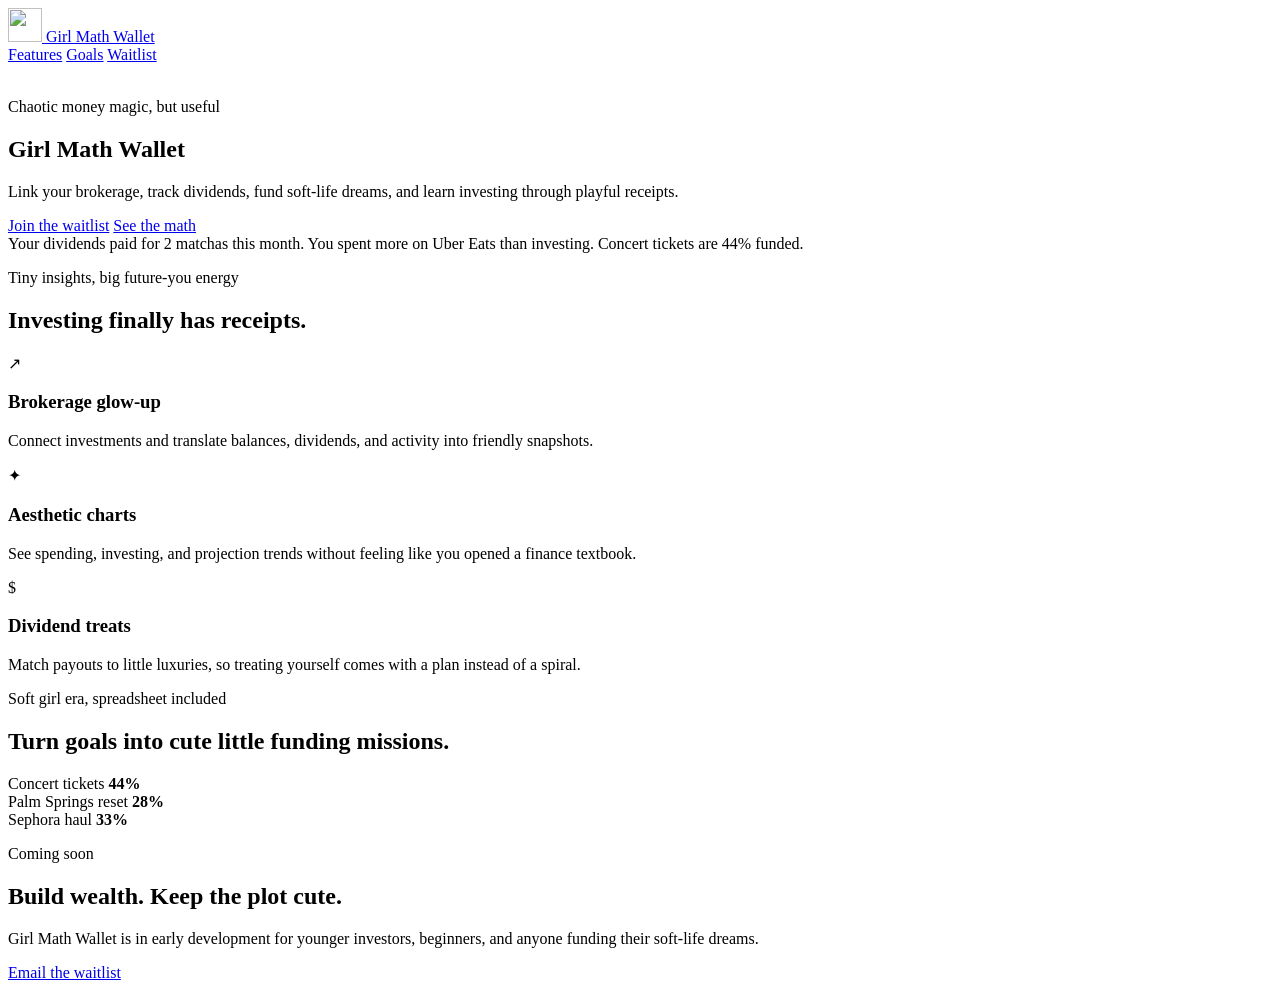
==== index.html @ b76dbe7c "Publish Girl Math Wallet homepage" ====
<!doctype html>
<html lang="en">
  <head>
    <meta charset="utf-8">
    <meta name="viewport" content="width=device-width, initial-scale=1">
    <meta name="description" content="Girl Math Wallet turns investing into chaotic, cute, and surprisingly useful money magic.">
    <title>Girl Math Wallet</title>
    <link rel="stylesheet" href="styles.css">
  </head>
  <body>
    <header class="site-header" aria-label="Primary">
      <a class="brand" href="#top" aria-label="Girl Math Wallet home">
        <img src="assets/girl-math-wallet-logo.svg" alt="" width="34" height="34">
        <span>Girl Math Wallet</span>
      </a>
      <nav aria-label="Site">
        <a href="#features">Features</a>
        <a href="#goals">Goals</a>
        <a href="#waitlist">Waitlist</a>
      </nav>
    </header>

    <main id="top">
      <section class="hero" aria-labelledby="hero-title">
        <img class="hero-art" src="assets/girl-math-wallet-logo.svg" alt="">
        <div class="hero-copy">
          <p class="eyebrow">Chaotic money magic, but useful</p>
          <h1 id="hero-title">Girl Math Wallet</h1>
          <p class="lede">
            Link your brokerage, track dividends, fund soft-life dreams, and learn investing through playful receipts.
          </p>
          <div class="hero-actions">
            <a class="button primary" href="#waitlist">Join the waitlist</a>
            <a class="button secondary" href="#features">See the math</a>
          </div>
        </div>
      </section>

      <section class="ticker" aria-label="Girl math examples">
        <span>Your dividends paid for 2 matchas this month.</span>
        <span>You spent more on Uber Eats than investing.</span>
        <span>Concert tickets are 44% funded.</span>
      </section>

      <section class="section" id="features" aria-labelledby="features-title">
        <div class="section-heading">
          <p class="eyebrow">Tiny insights, big future-you energy</p>
          <h2 id="features-title">Investing finally has receipts.</h2>
        </div>
        <div class="feature-grid">
          <article class="feature">
            <span class="icon">↗</span>
            <h3>Brokerage glow-up</h3>
            <p>Connect investments and translate balances, dividends, and activity into friendly snapshots.</p>
          </article>
          <article class="feature">
            <span class="icon">✦</span>
            <h3>Aesthetic charts</h3>
            <p>See spending, investing, and projection trends without feeling like you opened a finance textbook.</p>
          </article>
          <article class="feature">
            <span class="icon">$</span>
            <h3>Dividend treats</h3>
            <p>Match payouts to little luxuries, so treating yourself comes with a plan instead of a spiral.</p>
          </article>
        </div>
      </section>

      <section class="section dreams" id="goals" aria-labelledby="goals-title">
        <div>
          <p class="eyebrow">Soft girl era, spreadsheet included</p>
          <h2 id="goals-title">Turn goals into cute little funding missions.</h2>
        </div>
        <div class="goal-list" aria-label="Example goals">
          <div class="goal">
            <span>Concert tickets</span>
            <strong>44%</strong>
          </div>
          <div class="goal">
            <span>Palm Springs reset</span>
            <strong>28%</strong>
          </div>
          <div class="goal">
            <span>Sephora haul</span>
            <strong>33%</strong>
          </div>
        </div>
      </section>

      <section class="section waitlist" id="waitlist" aria-labelledby="waitlist-title">
        <p class="eyebrow">Coming soon</p>
        <h2 id="waitlist-title">Build wealth. Keep the plot cute.</h2>
        <p>Girl Math Wallet is in early development for younger investors, beginners, and anyone funding their soft-life dreams.</p>
        <a class="button primary" href="mailto:hello@girlmathwallet.app?subject=Girl%20Math%20Wallet%20Waitlist">Email the waitlist</a>
      </section>
    </main>
  </body>
</html>
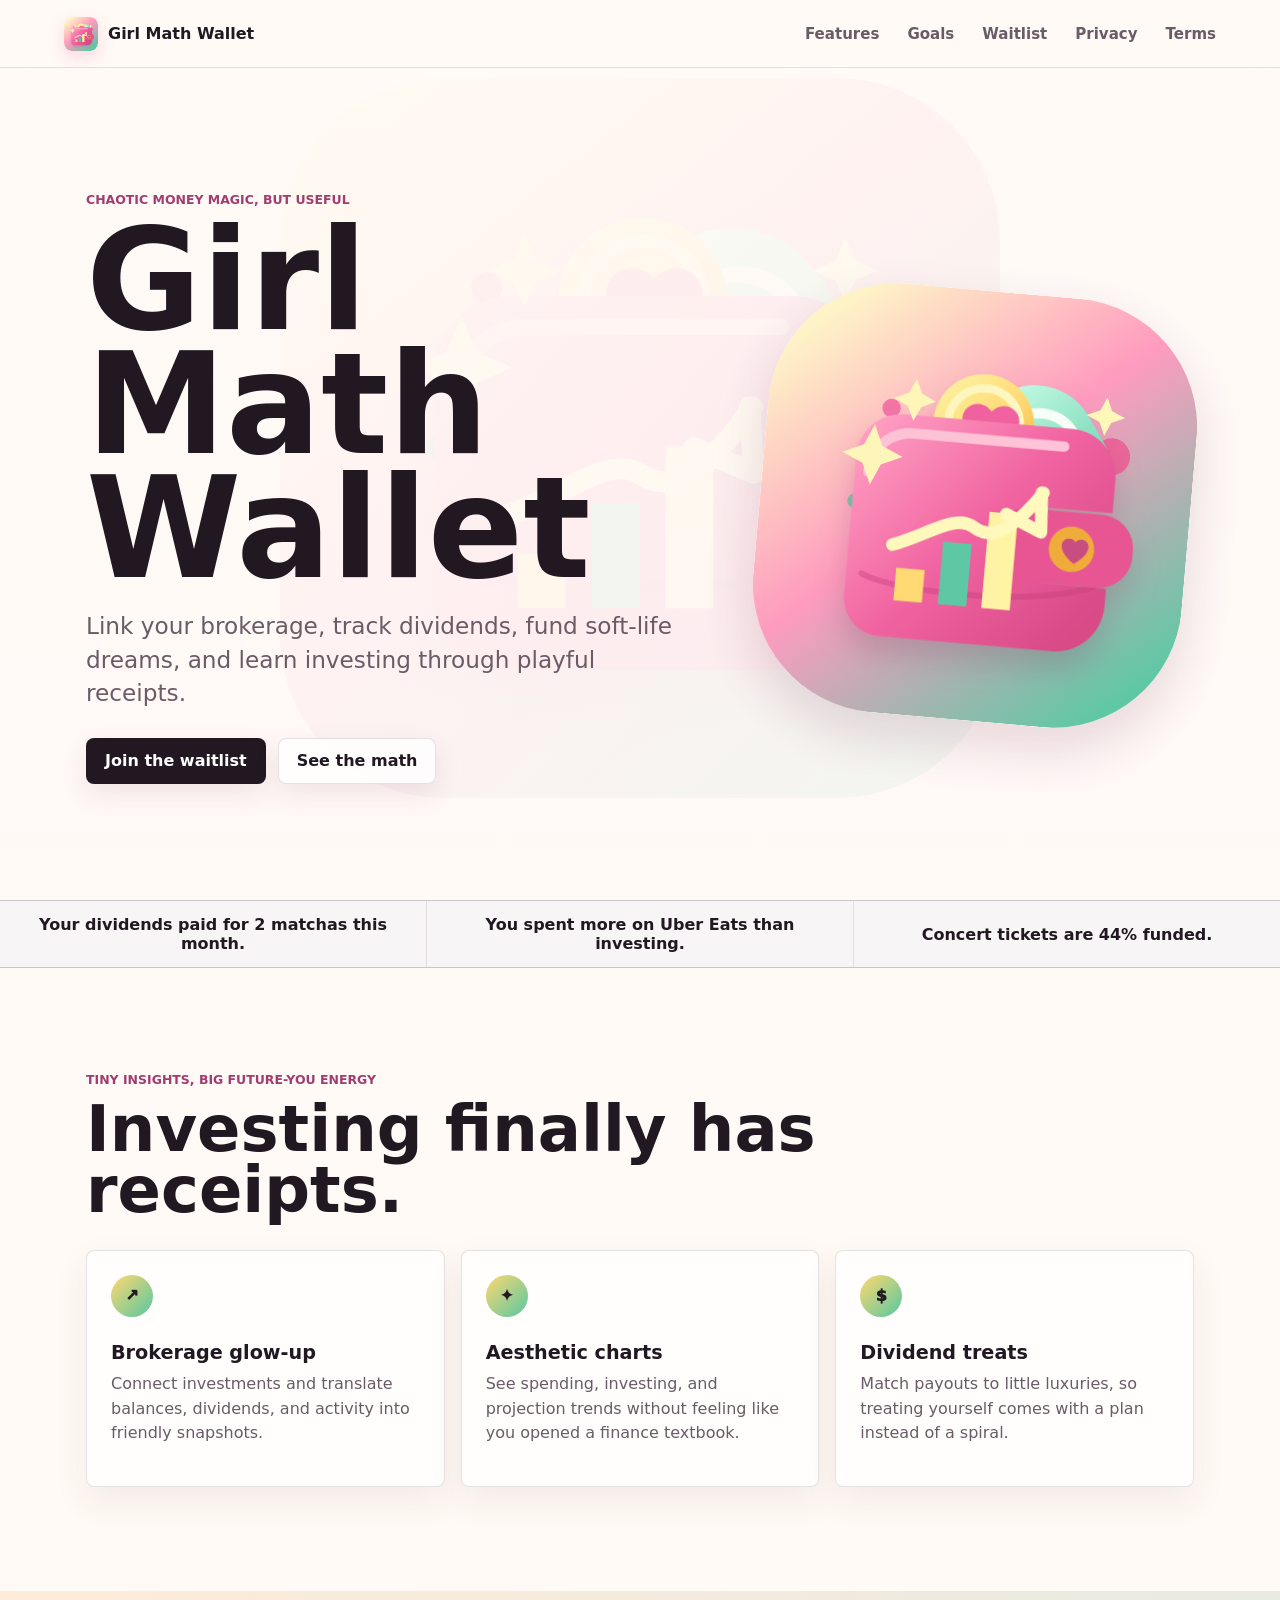
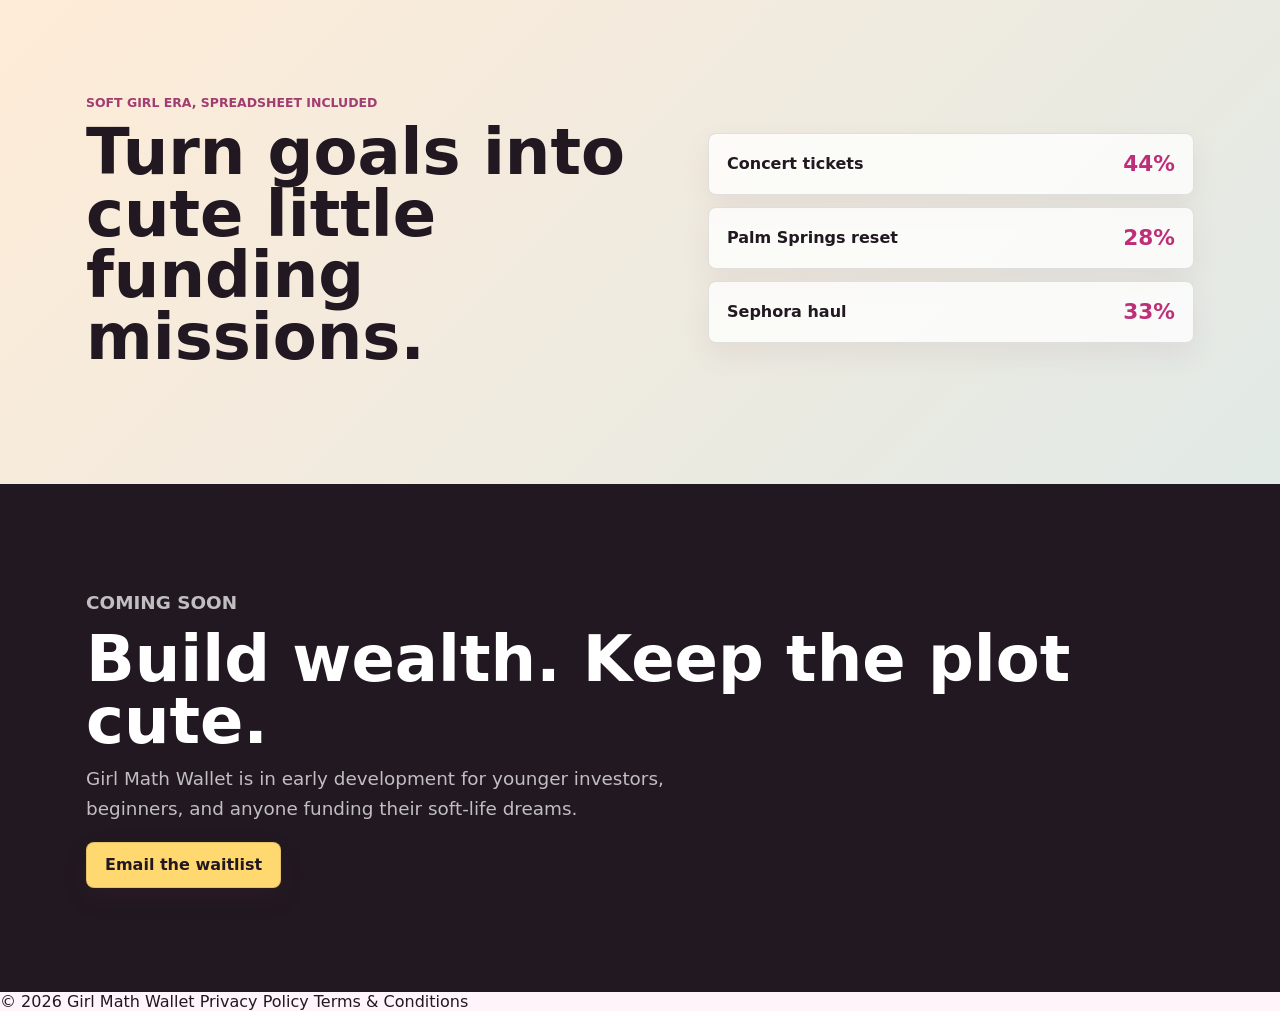
==== commit b146701d: "Add legal links to homepage" ====
--- a/index.html
+++ b/index.html
@@ -17,6 +17,8 @@
         <a href="#features">Features</a>
         <a href="#goals">Goals</a>
         <a href="#waitlist">Waitlist</a>
+        <a href="privacy.html">Privacy</a>
+        <a href="terms.html">Terms</a>
       </nav>
     </header>
 
@@ -94,5 +96,11 @@
         <a class="button primary" href="mailto:hello@girlmathwallet.app?subject=Girl%20Math%20Wallet%20Waitlist">Email the waitlist</a>
       </section>
     </main>
+
+    <footer class="site-footer">
+      <span>© 2026 Girl Math Wallet</span>
+      <a href="privacy.html">Privacy Policy</a>
+      <a href="terms.html">Terms & Conditions</a>
+    </footer>
   </body>
 </html>
--- a/styles.css
+++ b/styles.css
@@ -0,0 +1,359 @@
+:root {
+  color-scheme: light;
+  --ink: #211821;
+  --muted: #695c66;
+  --rose: #f05c9d;
+  --coral: #ff8066;
+  --mint: #58c7a2;
+  --butter: #ffd86f;
+  --paper: #fffaf5;
+  --shell: #fff1f5;
+  --line: rgba(33, 24, 33, 0.12);
+  --shadow: 0 22px 55px rgba(115, 47, 76, 0.18);
+}
+
+* {
+  box-sizing: border-box;
+}
+
+html {
+  scroll-behavior: smooth;
+}
+
+body {
+  margin: 0;
+  color: var(--ink);
+  font-family: Inter, ui-sans-serif, system-ui, -apple-system, BlinkMacSystemFont, "Segoe UI", sans-serif;
+  background:
+    linear-gradient(180deg, rgba(255, 250, 245, 0.92), rgba(255, 244, 249, 0.96)),
+    url("assets/girl-math-wallet-logo.svg") center 78px / min(62vw, 720px) no-repeat fixed;
+}
+
+a {
+  color: inherit;
+  text-decoration: none;
+}
+
+.site-header {
+  position: sticky;
+  top: 0;
+  z-index: 10;
+  display: flex;
+  align-items: center;
+  justify-content: space-between;
+  gap: 24px;
+  min-height: 68px;
+  padding: 14px clamp(18px, 5vw, 64px);
+  background: rgba(255, 250, 245, 0.78);
+  border-bottom: 1px solid var(--line);
+  backdrop-filter: blur(18px);
+}
+
+.brand,
+nav,
+.hero-actions {
+  display: flex;
+  align-items: center;
+}
+
+.brand {
+  gap: 10px;
+  font-weight: 800;
+}
+
+.brand img {
+  border-radius: 8px;
+  box-shadow: 0 6px 16px rgba(240, 92, 157, 0.22);
+}
+
+nav {
+  gap: clamp(12px, 3vw, 28px);
+  color: var(--muted);
+  font-size: 0.94rem;
+  font-weight: 700;
+}
+
+nav a:hover {
+  color: var(--ink);
+}
+
+.hero {
+  position: relative;
+  min-height: calc(100svh - 68px);
+  display: grid;
+  align-items: center;
+  padding: clamp(42px, 8vw, 92px) clamp(22px, 7vw, 86px) 84px;
+  overflow: hidden;
+}
+
+.hero::after {
+  content: "";
+  position: absolute;
+  inset: auto 0 0;
+  height: 112px;
+  background: linear-gradient(180deg, rgba(255, 250, 245, 0), var(--paper));
+  pointer-events: none;
+}
+
+.hero-art {
+  position: absolute;
+  right: clamp(10px, 7vw, 96px);
+  top: 50%;
+  width: min(42vw, 430px);
+  max-width: 430px;
+  border-radius: 30%;
+  box-shadow: var(--shadow);
+  transform: translateY(-45%) rotate(5deg);
+  opacity: 0.96;
+}
+
+.hero-copy {
+  position: relative;
+  z-index: 1;
+  max-width: 680px;
+}
+
+.eyebrow {
+  margin: 0 0 12px;
+  color: #a13d70;
+  font-size: 0.78rem;
+  font-weight: 900;
+  letter-spacing: 0;
+  text-transform: uppercase;
+}
+
+h1,
+h2,
+h3,
+p {
+  margin-top: 0;
+}
+
+h1 {
+  margin-bottom: 18px;
+  font-size: clamp(4rem, 11vw, 9.25rem);
+  line-height: 0.88;
+  letter-spacing: 0;
+}
+
+h2 {
+  margin-bottom: 12px;
+  font-size: clamp(2rem, 5vw, 4.6rem);
+  line-height: 0.96;
+  letter-spacing: 0;
+}
+
+h3 {
+  margin-bottom: 8px;
+  font-size: 1.2rem;
+}
+
+.lede {
+  max-width: 590px;
+  color: var(--muted);
+  font-size: clamp(1.1rem, 2vw, 1.45rem);
+  line-height: 1.45;
+}
+
+.hero-actions {
+  flex-wrap: wrap;
+  gap: 12px;
+  margin-top: 28px;
+}
+
+.button {
+  display: inline-flex;
+  align-items: center;
+  justify-content: center;
+  min-height: 46px;
+  padding: 0 18px;
+  border-radius: 8px;
+  border: 1px solid var(--line);
+  font-weight: 850;
+  box-shadow: 0 10px 26px rgba(115, 47, 76, 0.1);
+}
+
+.button.primary {
+  color: white;
+  background: var(--ink);
+}
+
+.button.secondary {
+  color: var(--ink);
+  background: rgba(255, 255, 255, 0.78);
+}
+
+.ticker {
+  display: grid;
+  grid-template-columns: repeat(3, minmax(0, 1fr));
+  gap: 1px;
+  background: var(--line);
+  border-block: 1px solid var(--line);
+}
+
+.ticker span {
+  min-height: 64px;
+  display: flex;
+  align-items: center;
+  justify-content: center;
+  padding: 14px 18px;
+  text-align: center;
+  font-weight: 800;
+  background: rgba(255, 255, 255, 0.72);
+}
+
+.section {
+  padding: clamp(56px, 9vw, 104px) clamp(22px, 7vw, 86px);
+  background: var(--paper);
+}
+
+.section-heading {
+  max-width: 820px;
+  margin-bottom: 28px;
+}
+
+.feature-grid {
+  display: grid;
+  grid-template-columns: repeat(3, minmax(0, 1fr));
+  gap: 16px;
+}
+
+.feature {
+  min-height: 230px;
+  padding: 24px;
+  border: 1px solid var(--line);
+  border-radius: 8px;
+  background: rgba(255, 255, 255, 0.76);
+  box-shadow: 0 14px 34px rgba(115, 47, 76, 0.08);
+}
+
+.feature p {
+  color: var(--muted);
+  line-height: 1.55;
+}
+
+.icon {
+  width: 42px;
+  height: 42px;
+  display: inline-flex;
+  align-items: center;
+  justify-content: center;
+  margin-bottom: 24px;
+  border-radius: 50%;
+  color: var(--ink);
+  background: linear-gradient(135deg, var(--butter), var(--mint));
+  font-weight: 950;
+}
+
+.dreams {
+  display: grid;
+  grid-template-columns: minmax(0, 1.1fr) minmax(300px, 0.9fr);
+  gap: 28px;
+  align-items: center;
+  background:
+    linear-gradient(135deg, rgba(255, 216, 111, 0.22), rgba(88, 199, 162, 0.18)),
+    var(--shell);
+}
+
+.goal-list {
+  display: grid;
+  gap: 12px;
+}
+
+.goal {
+  display: flex;
+  align-items: center;
+  justify-content: space-between;
+  gap: 16px;
+  min-height: 62px;
+  padding: 16px 18px;
+  border: 1px solid var(--line);
+  border-radius: 8px;
+  background: rgba(255, 255, 255, 0.78);
+  box-shadow: 0 12px 28px rgba(115, 47, 76, 0.08);
+}
+
+.goal span {
+  font-weight: 800;
+}
+
+.goal strong {
+  color: #bd2f78;
+  font-size: 1.35rem;
+}
+
+.waitlist {
+  min-height: 54svh;
+  display: grid;
+  align-content: center;
+  justify-items: start;
+  background: var(--ink);
+  color: white;
+}
+
+.waitlist .eyebrow,
+.waitlist p {
+  color: rgba(255, 255, 255, 0.72);
+}
+
+.waitlist p {
+  max-width: 650px;
+  font-size: 1.15rem;
+  line-height: 1.6;
+}
+
+.waitlist .button.primary {
+  color: var(--ink);
+  background: var(--butter);
+}
+
+@media (max-width: 820px) {
+  .site-header {
+    align-items: flex-start;
+    flex-direction: column;
+    gap: 10px;
+  }
+
+  .hero {
+    min-height: 780px;
+    align-items: end;
+    padding-top: 46px;
+  }
+
+  .hero-art {
+    top: 70px;
+    right: 50%;
+    width: min(72vw, 360px);
+    transform: translateX(50%) rotate(4deg);
+  }
+
+  .hero-copy {
+    padding-top: 320px;
+  }
+
+  h1 {
+    font-size: clamp(3.4rem, 18vw, 5.4rem);
+  }
+
+  .ticker,
+  .feature-grid,
+  .dreams {
+    grid-template-columns: 1fr;
+  }
+}
+
+@media (max-width: 520px) {
+  nav {
+    width: 100%;
+    justify-content: space-between;
+    font-size: 0.86rem;
+  }
+
+  .button {
+    width: 100%;
+  }
+
+  .hero-actions {
+    width: 100%;
+  }
+}
